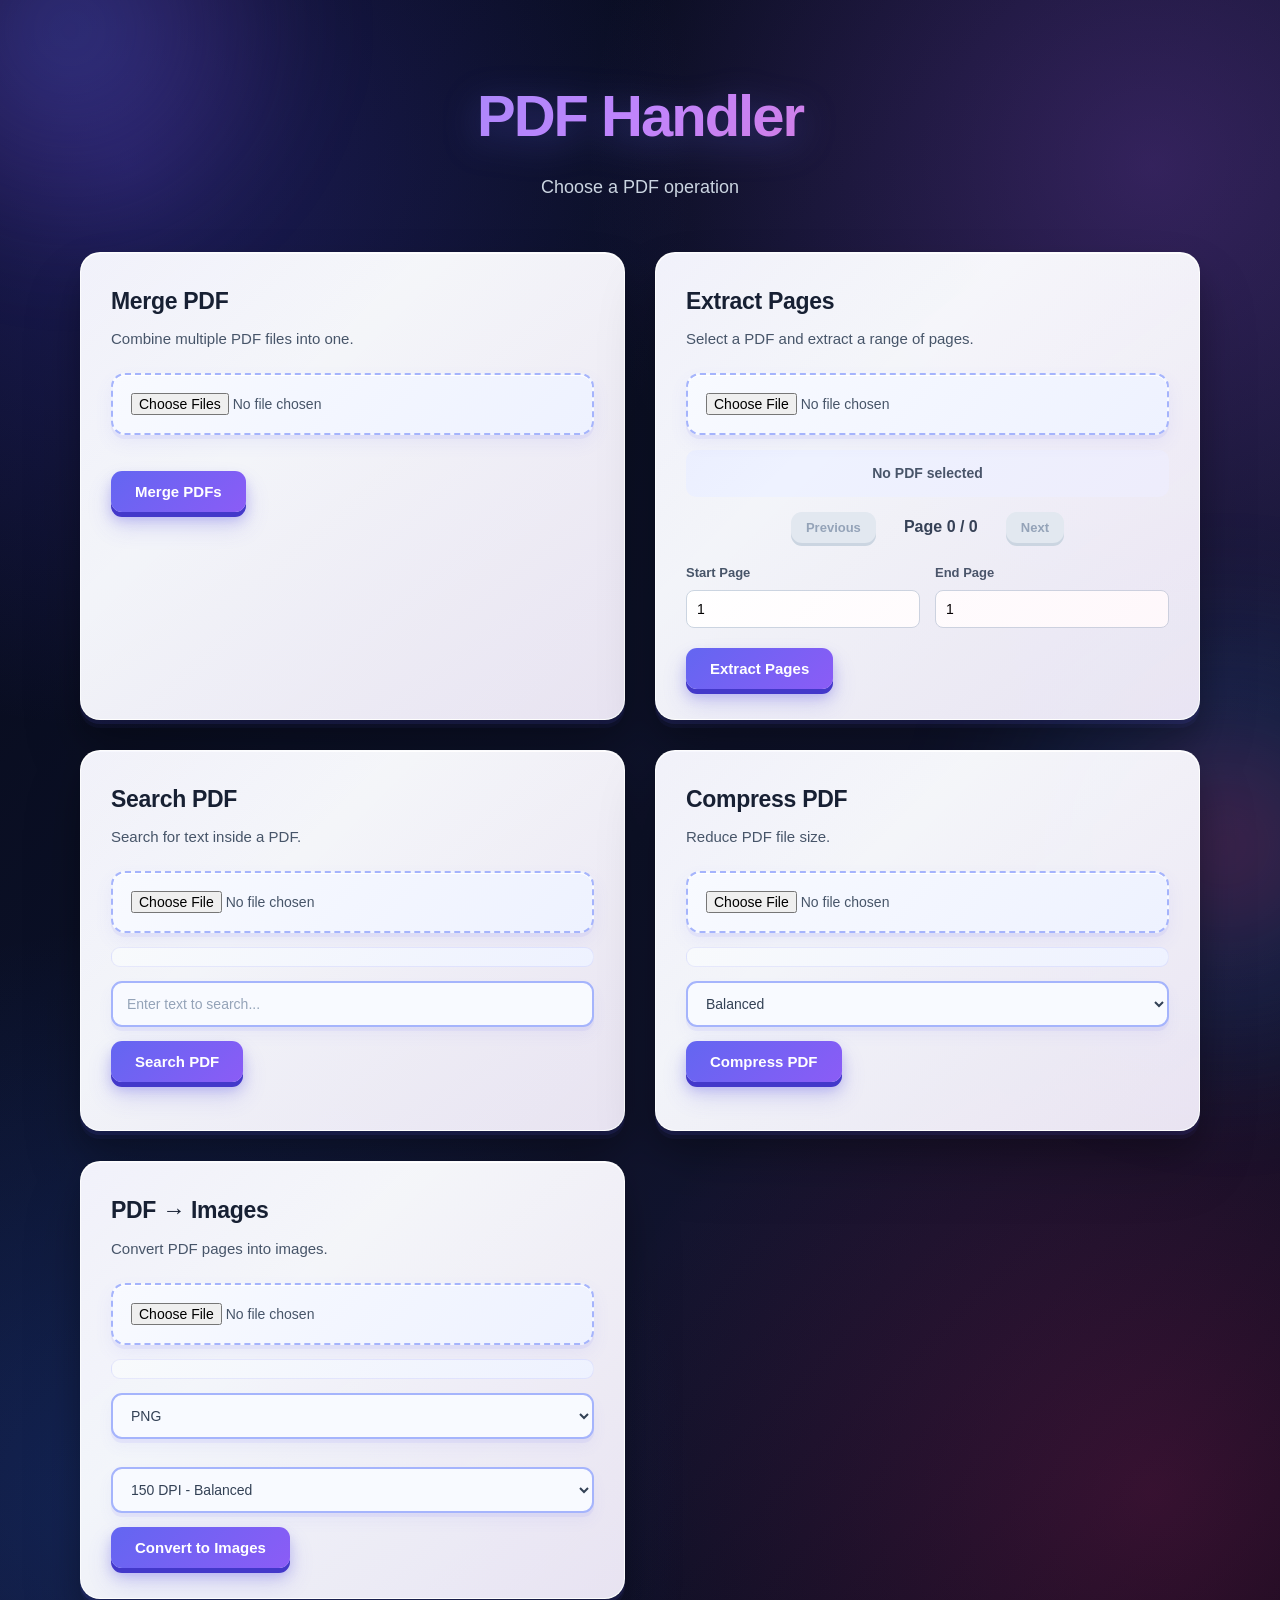
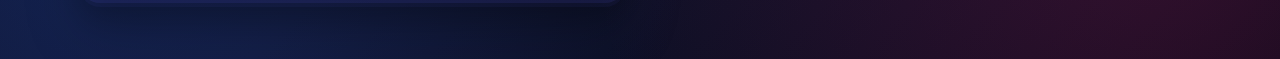
==== frontend/index.html @ 5db96711 "Initial commit" ====
<!DOCTYPE html>
<html lang="en">

<head>

    <meta charset="UTF-8">

    <meta
        name="viewport"
        content="width=device-width, initial-scale=1.0"
    >

    <title>PDF Handler</title>

    <link
        rel="stylesheet"
        href="css/style.css"
    >

</head>


<body>

<div class="container">

    <h1>PDF Handler</h1>

    <p>
        Choose a PDF operation
    </p>


    <div class="tools">


        <!-- ========================= -->
        <!-- MERGE PDF -->
        <!-- ========================= -->

        <div class="tool-card">

            <h2>Merge PDF</h2>

            <p>
                Combine multiple PDF files into one.
            </p>

            <input
                type="file"
                id="pdfFiles"
                accept=".pdf"
                multiple
            >

            <div id="fileList"></div>

            <button id="mergeButton">
                Merge PDFs
            </button>

        </div>


        <!-- ========================= -->
        <!-- EXTRACT PDF -->
        <!-- ========================= -->

        <div class="tool-card">

            <h2>Extract Pages</h2>

            <p>
                Select a PDF and extract a range of pages.
            </p>


            <input
                type="file"
                id="extractPdf"
                accept=".pdf"
            >


            <!-- PDF INFORMATION -->

            <div
                id="pdfInfo"
                class="pdf-info"
            >
                No PDF selected
            </div>


            <!-- PDF PREVIEW -->

            <div
                id="previewContainer"
                class="preview-container"
            >

                <img
                    id="pdfPreview"
                    alt="PDF Preview"
                >

            </div>


            <!-- PAGE NAVIGATION -->

            <div
                id="pageNavigation"
                class="page-navigation"
            >

                <button
                    id="previousPage"
                    disabled
                >
                    Previous
                </button>


                <span id="pageNumber">
                    Page 0 / 0
                </span>


                <button
                    id="nextPage"
                    disabled
                >
                    Next
                </button>

            </div>


            <!-- EXTRACTION RANGE -->

            <div class="extract-range">

                <div>

                    <label for="startPage">
                        Start Page
                    </label>

                    <input
                        type="number"
                        id="startPage"
                        min="1"
                        value="1"
                    >

                </div>


                <div>

                    <label for="endPage">
                        End Page
                    </label>

                    <input
                        type="number"
                        id="endPage"
                        min="1"
                        value="1"
                    >

                </div>

            </div>


            <button id="extractButton">

                Extract Pages

            </button>

        </div>


        <!-- SEARCH -->

        <div class="tool-card">

    <h2>Search PDF</h2>

    <p>
        Search for text inside a PDF.
    </p>

    <input
        type="file"
        id="searchPdfFile"
        accept=".pdf"
    >

    <div
        id="searchFileName"
        class="selected-file"
    ></div>

    <input
        type="text"
        id="searchText"
        placeholder="Enter text to search..."
        class="search-input"
    >

    <button id="searchButton">
        Search PDF
    </button>

    <div id="searchResults"></div>

</div>


        <!-- COMPRESS -->

        <div class="tool-card">

    <h2>Compress PDF</h2>

    <p>
        Reduce PDF file size.
    </p>

    <input
        type="file"
        id="compressPdfFile"
        accept=".pdf"
    >

    <div
        id="compressFileName"
        class="selected-file"
    ></div>


    <select
        id="compressionQuality"
        class="compression-select"
    >

        <option value="low">
            Strong Compression
        </option>

        <option value="medium" selected>
            Balanced
        </option>

        <option value="high">
            High Quality
        </option>

    </select>


    <button id="compressButton">
        Compress PDF
    </button>


    <div id="compressStatus"></div>

</div>

        <!-- CONVERT -->

        <div class="tool-card">

    <h2>PDF → Images</h2>

    <p>
        Convert PDF pages into images.
    </p>


    <input
        type="file"
        id="convertPdfFile"
        accept=".pdf"
    >


    <div
        id="convertFileName"
        class="selected-file"
    ></div>


    <!-- Image Format -->

    <select
        id="imageFormat"
        class="compression-select"
    >

        <option value="png">
            PNG
        </option>

        <option value="jpg">
            JPG
        </option>

    </select>


    <!-- DPI -->

    <select
        id="imageDpi"
        class="compression-select"
    >

        <option value="72">
            72 DPI - Fast
        </option>

        <option value="150" selected>
            150 DPI - Balanced
        </option>

        <option value="200">
            200 DPI - High Quality
        </option>

        <option value="300">
            300 DPI - Very High Quality
        </option>

    </select>


    <button id="convertButton">
        Convert to Images
    </button>


    <div id="convertStatus"></div>

</div>


    </div>


    <p id="status"></p>

</div>


<script src="js/app.js"></script>

</body>

</html>
---- frontend/css/style.css ----
/* =========================================
   PDF HANDLER - MODERN POPUP DARK UI
========================================= */

:root {
    --primary: #6366f1;
    --primary-dark: #4f46e5;
    --secondary: #8b5cf6;

    --text-dark: #172033;
    --text: #475569;
    --text-light: #94a3b8;

    --background: #080b18;
    --card: #ffffff;
    --border: #e2e8f0;

    --success: #10b981;

    --radius: 20px;
}


/* =========================================
   RESET
========================================= */

* {
    margin: 0;
    padding: 0;
    box-sizing: border-box;
}

html {
    scroll-behavior: smooth;
}


/* =========================================
   BODY
========================================= */

body {
    font-family:
        Inter,
        -apple-system,
        BlinkMacSystemFont,
        "Segoe UI",
        sans-serif;

    min-height: 100vh;

    color: #f8fafc;

    line-height: 1.6;

    position: relative;

    overflow-x: hidden;

    background:
        radial-gradient(
            circle at 10% 10%,
            rgba(79, 70, 229, 0.30),
            transparent 30%
        ),
        radial-gradient(
            circle at 90% 10%,
            rgba(168, 85, 247, 0.25),
            transparent 30%
        ),
        radial-gradient(
            circle at 10% 90%,
            rgba(37, 99, 235, 0.22),
            transparent 30%
        ),
        radial-gradient(
            circle at 90% 90%,
            rgba(219, 39, 119, 0.22),
            transparent 30%
        ),
        linear-gradient(
            135deg,
            #050816 0%,
            #0b1026 35%,
            #11142e 65%,
            #050816 100%
        );
}


/* =========================================
   BACKGROUND GLOW
========================================= */

body::before {
    content: "";

    position: fixed;

    width: 500px;
    height: 500px;

    top: -220px;
    left: -180px;

    background:
        radial-gradient(
            circle,
            rgba(99, 102, 241, 0.35),
            rgba(139, 92, 246, 0.15),
            transparent 70%
        );

    filter: blur(45px);

    border-radius: 50%;

    pointer-events: none;

    z-index: -1;

    animation: floatLeft 12s ease-in-out infinite;
}


body::after {
    content: "";

    position: fixed;

    width: 550px;
    height: 550px;

    right: -220px;
    bottom: -220px;

    background:
        radial-gradient(
            circle,
            rgba(236, 72, 153, 0.30),
            rgba(59, 130, 246, 0.15),
            transparent 70%
        );

    filter: blur(50px);

    border-radius: 50%;

    pointer-events: none;

    z-index: -1;

    animation: floatRight 14s ease-in-out infinite;
}


/* =========================================
   BACKGROUND ANIMATION
========================================= */

@keyframes floatLeft {
    0% {
        transform: translate(0, 0) scale(1);
    }

    50% {
        transform: translate(45px, 35px) scale(1.08);
    }

    100% {
        transform: translate(0, 0) scale(1);
    }
}


@keyframes floatRight {
    0% {
        transform: translate(0, 0) scale(1);
    }

    50% {
        transform: translate(-45px, -35px) scale(1.08);
    }

    100% {
        transform: translate(0, 0) scale(1);
    }
}


/* =========================================
   MAIN CONTAINER
========================================= */

.container {
    width: min(1120px, 92%);

    margin: 0 auto;

    padding: 70px 0 60px;

    perspective: 1400px;
}


/* =========================================
   HEADER
========================================= */

.container > h1 {
    text-align: center;

    font-size: clamp(38px, 6vw, 58px);

    font-weight: 800;

    letter-spacing: -2px;

    background:
        linear-gradient(
            135deg,
            #818cf8,
            #c084fc,
            #f472b6
        );

    -webkit-background-clip: text;
    background-clip: text;

    -webkit-text-fill-color: transparent;

    margin-bottom: 10px;

    filter:
        drop-shadow(
            0 8px 18px rgba(99, 102, 241, 0.35)
        );
}


.container > p {
    text-align: center;

    font-size: 18px;

    color: #cbd5e1;

    margin-bottom: 50px;
}


/* =========================================
   TOOL GRID
========================================= */

.tools {
    display: grid;

    grid-template-columns:
        repeat(2, minmax(0, 1fr));

    gap: 30px;

    perspective: 1400px;
}


/* =========================================
   TOOL CARD
========================================= */

.tool-card {
    position: relative;

    background:
        linear-gradient(
            145deg,
            rgba(255, 255, 255, 0.98),
            rgba(241, 245, 255, 0.96)
        );

    border: 1px solid rgba(255, 255, 255, 0.8);

    border-radius: var(--radius);

    padding: 30px;

    box-shadow:
        0 4px 0 rgba(99, 102, 241, 0.10),
        0 8px 0 rgba(99, 102, 241, 0.05),
        0 18px 30px rgba(0, 0, 0, 0.20),
        0 35px 60px rgba(0, 0, 0, 0.18),
        inset 0 1px 0 rgba(255, 255, 255, 1);

    overflow: hidden;

    transform: translateY(0) scale(1);

    transition:
        transform 0.35s cubic-bezier(0.2, 0.8, 0.2, 1),
        box-shadow 0.35s ease,
        border-color 0.35s ease;
}


/* =========================================
   CARD DEPTH LAYER
========================================= */

.tool-card::after {
    content: "";

    position: absolute;

    inset: 0;

    border-radius: var(--radius);

    background:
        linear-gradient(
            135deg,
            rgba(99, 102, 241, 0.06),
            transparent 35%,
            rgba(236, 72, 153, 0.05)
        );

    pointer-events: none;

    z-index: 0;
}


/* =========================================
   CARD TOP ACCENT
========================================= */

.tool-card::before {
    content: "";

    position: absolute;

    top: 0;
    left: 0;

    width: 100%;
    height: 5px;

    background:
        linear-gradient(
            90deg,
            #6366f1,
            #8b5cf6,
            #ec4899
        );

    transform: scaleX(0);

    transform-origin: left;

    transition:
        transform 0.35s ease;

    z-index: 5;
}


/* =========================================
   CARD HOVER - POPUP EFFECT
========================================= */

.tool-card:hover {
    transform:
        translateY(-10px)
        scale(1.015);

    border-color:
        rgba(129, 140, 248, 0.65);

    box-shadow:
        0 8px 0 rgba(99, 102, 241, 0.12),
        0 18px 35px rgba(0, 0, 0, 0.22),
        0 35px 65px rgba(0, 0, 0, 0.25),
        0 0 30px rgba(99, 102, 241, 0.12),
        inset 0 1px 0 white;
}


.tool-card:hover::before {
    transform: scaleX(1);
}


/* =========================================
   CARD CONTENT
========================================= */

.tool-card h2 {
    position: relative;

    z-index: 2;

    font-size: 23px;

    font-weight: 700;

    color: var(--text-dark);

    margin-bottom: 8px;

    letter-spacing: -0.3px;

    transform: none;

    transition:
        transform 0.35s ease;
}


.tool-card p {
    position: relative;

    z-index: 2;

    color: var(--text);

    font-size: 15px;

    margin-bottom: 22px;

    transform: none;
}


.tool-card:hover h2 {
    transform: none;
}


/* =========================================
   FILE UPLOAD
========================================= */

.tool-card input[type="file"] {
    position: relative;

    z-index: 3;

    width: 100%;

    padding: 18px;

    border: 2px dashed #a5b4fc;

    border-radius: 14px;

    background:
        linear-gradient(
            135deg,
            #f8faff,
            #eef2ff
        );

    color: var(--text);

    cursor: pointer;

    font-size: 14px;

    box-shadow:
        0 4px 0 rgba(99, 102, 241, 0.08),
        0 8px 18px rgba(99, 102, 241, 0.08),
        inset 0 1px 0 white;

    transform: none;

    transition:
        transform 0.25s ease,
        border-color 0.25s ease,
        background 0.25s ease,
        box-shadow 0.25s ease;
}


.tool-card input[type="file"]:hover {
    border-color: var(--primary);

    background:
        linear-gradient(
            135deg,
            #eef2ff,
            #e0e7ff
        );

    transform:
        translateY(-2px);

    box-shadow:
        0 5px 0 rgba(79, 70, 229, 0.12),
        0 12px 25px rgba(99, 102, 241, 0.18);
}


.tool-card input[type="file"]:focus {
    outline: none;

    border-color: var(--primary);

    box-shadow:
        0 0 0 4px rgba(99, 102, 241, 0.15),
        0 8px 20px rgba(99, 102, 241, 0.12);
}


/* =========================================
   FILE LIST
========================================= */

#fileList {
    margin: 18px 0;

    display: flex;

    flex-direction: column;

    gap: 9px;

    max-height: 180px;

    overflow-y: auto;

    position: relative;

    z-index: 4;
}


#fileList p {
    margin: 0;

    padding: 10px 14px;

    background:
        linear-gradient(
            135deg,
            #f8fafc,
            #eef2ff
        );

    border: 1px solid rgba(99, 102, 241, 0.12);

    border-radius: 10px;

    color: #334155;

    font-size: 14px;

    text-align: left;

    box-shadow:
        0 3px 0 rgba(99, 102, 241, 0.08),
        0 5px 12px rgba(0, 0, 0, 0.06);

    transform: none;

    transition:
        transform 0.2s ease,
        background 0.2s ease,
        box-shadow 0.2s ease;
}


#fileList p:hover {
    background:
        linear-gradient(
            135deg,
            #eef2ff,
            #e0e7ff
        );

    transform:
        translateX(5px);

    box-shadow:
        0 4px 0 rgba(99, 102, 241, 0.12),
        0 8px 18px rgba(99, 102, 241, 0.12);
}


/* =========================================
   BUTTON
========================================= */

button {
    position: relative;

    z-index: 5;

    border: none;

    padding: 12px 24px;

    border-radius: 11px;

    font-size: 15px;

    font-weight: 600;

    color: white;

    background:
        linear-gradient(
            135deg,
            #6366f1,
            #8b5cf6
        );

    cursor: pointer;

    box-shadow:
        0 5px 0 #4338ca,
        0 8px 12px rgba(79, 70, 229, 0.25),
        0 14px 25px rgba(79, 70, 229, 0.18);

    transform: none;

    transition:
        transform 0.2s ease,
        box-shadow 0.2s ease,
        filter 0.2s ease;
}


button:hover:not(:disabled) {
    transform:
        translateY(-4px);

    box-shadow:
        0 7px 0 #4338ca,
        0 12px 18px rgba(79, 70, 229, 0.30),
        0 20px 35px rgba(79, 70, 229, 0.20);

    filter: brightness(1.08);
}


button:active:not(:disabled) {
    transform:
        translateY(3px);

    box-shadow:
        0 2px 0 #4338ca,
        0 5px 10px rgba(79, 70, 229, 0.20);
}


button:disabled {
    background: #e2e8f0;

    color: #94a3b8;

    cursor: not-allowed;

    box-shadow:
        0 3px 0 #cbd5e1;

    transform: none;
}


/* =========================================
   PDF PREVIEW
========================================= */

#pdfPreviewContainer {
    display: none;

    position: relative;

    margin-top: 55px;

    padding: 28px;

    background:
        linear-gradient(
            145deg,
            rgba(255, 255, 255, 0.98),
            rgba(241, 245, 255, 0.96)
        );

    border:
        1px solid rgba(255, 255, 255, 0.8);

    border-radius: var(--radius);

    box-shadow:
        0 5px 0 rgba(99, 102, 241, 0.08),
        0 20px 45px rgba(0, 0, 0, 0.25),
        0 35px 70px rgba(0, 0, 0, 0.18);

    overflow: hidden;

    transform: translateY(0);

    animation:
        previewAppear 0.45s ease;
}


#pdfPreviewContainer::before {
    content: "";

    position: absolute;

    top: 0;
    left: 0;

    width: 100%;
    height: 5px;

    background:
        linear-gradient(
            90deg,
            #6366f1,
            #8b5cf6,
            #ec4899
        );
}


#pdfPreviewContainer h2 {
    position: relative;

    color: var(--text-dark);

    font-size: 24px;

    text-align: center;

    margin-bottom: 22px;
}


#pdfViewer {
    display: block;

    width: 100%;

    height: 750px;

    border: none;

    border-radius: 14px;

    background: #e2e8f0;

    box-shadow:
        inset 0 0 0 1px rgba(15, 23, 42, 0.08),
        0 8px 25px rgba(0, 0, 0, 0.12);
}


@keyframes previewAppear {

    from {
        opacity: 0;

        transform:
            translateY(20px);
    }

    to {
        opacity: 1;

        transform:
            translateY(0);
    }
}


/* =========================================
   STATUS
========================================= */

#status {
    margin: 30px auto 0;

    width: min(650px, 100%);

    padding: 14px 20px;

    border-radius: 12px;

    background:
        rgba(255, 255, 255, 0.94);

    border:
        1px solid rgba(255, 255, 255, 0.8);

    color: var(--text);

    font-size: 15px;

    text-align: center;

    box-shadow:
        0 4px 0 rgba(99, 102, 241, 0.06),
        0 10px 25px rgba(0, 0, 0, 0.16);

    transform: none;

    transition:
        transform 0.3s ease,
        box-shadow 0.3s ease;
}


#status:empty {
    display: none;
}


#status:hover {
    transform:
        translateY(-3px);

    box-shadow:
        0 5px 0 rgba(99, 102, 241, 0.08),
        0 15px 30px rgba(0, 0, 0, 0.20);
}


/* =========================================
   SCROLLBAR
========================================= */

#fileList::-webkit-scrollbar {
    width: 6px;
}


#fileList::-webkit-scrollbar-track {
    background: #f1f5f9;

    border-radius: 10px;
}


#fileList::-webkit-scrollbar-thumb {
    background:
        linear-gradient(
            #6366f1,
            #8b5cf6
        );

    border-radius: 10px;
}


#fileList::-webkit-scrollbar-thumb:hover {
    background: #818cf8;
}


/* =========================================
   TABLET
========================================= */

@media (max-width: 850px) {

    .container {
        width: 90%;

        padding-top: 50px;
    }


    .tools {
        grid-template-columns: 1fr;

        gap: 24px;
    }


    .tool-card {
        min-height: auto;
    }


    #pdfViewer {
        height: 650px;
    }
}


/* =========================================
   MOBILE
========================================= */

@media (max-width: 600px) {

    .container {
        width: 92%;

        padding: 40px 0 50px;
    }


    .container > h1 {
        font-size: 38px;

        letter-spacing: -1px;
    }


    .container > p {
        font-size: 16px;

        margin-bottom: 35px;
    }


    .tool-card {
        padding: 22px;

        border-radius: 17px;

        transform:
            translateY(0)
            scale(1);
    }


    .tool-card:hover {
        transform:
            translateY(-6px)
            scale(1.01);

        box-shadow:
            0 6px 0 rgba(99, 102, 241, 0.10),
            0 20px 35px rgba(0, 0, 0, 0.20),
            0 30px 55px rgba(99, 102, 241, 0.10);
    }


    .tool-card h2 {
        font-size: 21px;

        transform: none;
    }


    .tool-card p {
        font-size: 14px;

        transform: none;
    }


    .tool-card input[type="file"] {
        padding: 15px;

        font-size: 13px;

        transform: none;
    }


    .tool-card input[type="file"]:hover {
        transform:
            translateY(-2px);
    }


    button {
        width: 100%;

        padding: 13px 20px;

        transform: none;
    }


    button:hover:not(:disabled) {
        transform:
            translateY(-3px);
    }


    #pdfPreviewContainer {
        margin-top: 35px;

        padding: 18px;

        border-radius: 16px;
    }


    #pdfPreviewContainer h2 {
        font-size: 20px;

        margin-bottom: 15px;
    }


    #pdfViewer {
        height: 500px;

        border-radius: 10px;
    }
}


/* =========================================
   SMALL MOBILE
========================================= */

@media (max-width: 380px) {

    .container > h1 {
        font-size: 32px;
    }


    .tool-card {
        padding: 18px;
    }


    .tool-card h2 {
        font-size: 20px;
    }


    #pdfViewer {
        height: 420px;
    }
}


/* =========================================
   ACCESSIBILITY
========================================= */

@media (prefers-reduced-motion: reduce) {

    *,
    *::before,
    *::after {

        animation-duration:
            0.01ms !important;

        animation-iteration-count:
            1 !important;

        transition-duration:
            0.01ms !important;

        scroll-behavior:
            auto !important;
    }
}


/* ========================================
   EXTRACT PAGE CONTROLS
======================================== */

.page-controls {
    position: relative;

    z-index: 3;

    display: flex;

    gap: 12px;

    margin: 18px 0;

    transform: none;
}


.page-controls input {
    width: 50%;

    padding: 13px 14px;

    border: 2px solid #a5b4fc;

    border-radius: 11px;

    background: #f8faff;

    color: #334155;

    font-size: 14px;

    outline: none;

    box-shadow:
        0 4px 0 rgba(99, 102, 241, 0.08),
        0 8px 15px rgba(99, 102, 241, 0.06);

    transition:
        border-color 0.25s ease,
        box-shadow 0.25s ease,
        transform 0.25s ease;
}


.page-controls input::placeholder {
    color: #94a3b8;
}


.page-controls input:focus {
    border-color: #6366f1;

    box-shadow:
        0 0 0 4px rgba(99, 102, 241, 0.12),
        0 8px 20px rgba(99, 102, 241, 0.12);

    transform: translateY(-2px);
}


/* ========================================
   SELECTED FILE
======================================== */

.selected-file {
    position: relative;

    z-index: 3;

    margin-top: 14px;

    padding: 9px 12px;

    border-radius: 9px;

    background:
        linear-gradient(
            135deg,
            #f8fafc,
            #eef2ff
        );

    border: 1px solid
        rgba(99, 102, 241, 0.12);

    color: #475569;

    font-size: 13px;

    overflow: hidden;

    text-overflow: ellipsis;

    white-space: nowrap;
}


/* ========================================
   PDF INFO
======================================== */

.pdf-info {
    margin: 15px 0;

    padding: 12px;

    border-radius: 10px;

    background: #eef2ff;

    color: #475569;

    text-align: center;

    font-size: 14px;

    font-weight: 600;
}


/* ========================================
   PDF PREVIEW
======================================== */

.preview-container {

    display: none;

    width: 100%;

    height: 400px;

    margin: 15px 0;

    padding: 15px;

    background: #1e293b;

    border-radius: 14px;

    overflow: auto;

    text-align: center;

    box-shadow:
        inset 0 0 15px rgba(0, 0, 0, 0.25);

}


#pdfPreview {

    max-width: 100%;

    height: auto;

    border-radius: 5px;

    box-shadow:
        0 5px 20px rgba(0, 0, 0, 0.3);

}


/* ========================================
   PAGE NAVIGATION
======================================== */

.page-navigation {

    display: flex;

    align-items: center;

    justify-content: center;

    gap: 15px;

    margin: 15px 0;

}


.page-navigation button {

    width: auto;

    padding: 8px 15px;

    font-size: 13px;

}


#pageNumber {

    min-width: 100px;

    text-align: center;

    color: #334155;

    font-weight: 600;
}


/* ========================================
   EXTRACTION RANGE
======================================== */

.extract-range {

    display: flex;

    gap: 15px;

    margin: 20px 0;

}


.extract-range > div {

    flex: 1;
}


.extract-range label {

    display: block;

    margin-bottom: 6px;

    color: #475569;

    font-size: 13px;

    font-weight: 600;
}


.extract-range input {

    width: 100%;

    padding: 10px;

    border: 1px solid #cbd5e1;

    border-radius: 8px;

    font-size: 14px;
}


.extract-range input:focus {

    outline: none;

    border-color: #6366f1;

    box-shadow:
        0 0 0 3px rgba(99, 102, 241, 0.12);
}


/* ========================================
   SEARCH PDF
======================================== */

.search-input {

    position: relative;

    z-index: 3;

    width: 100%;

    padding: 13px 14px;

    margin: 14px 0;

    border: 2px solid #a5b4fc;

    border-radius: 11px;

    background: #f8faff;

    color: #334155;

    font-size: 14px;

    outline: none;

    box-shadow:
        0 4px 0 rgba(99, 102, 241, 0.08),
        0 8px 15px rgba(99, 102, 241, 0.06);

    transition:
        border-color 0.25s ease,
        box-shadow 0.25s ease;
}


.search-input::placeholder {
    color: #94a3b8;
}


.search-input:focus {

    border-color: #6366f1;

    box-shadow:
        0 0 0 4px rgba(99, 102, 241, 0.12),
        0 8px 20px rgba(99, 102, 241, 0.12);
}


/* ========================================
   SEARCH RESULTS
======================================== */

#searchResults {

    margin-top: 18px;

    position: relative;

    z-index: 3;

    color: #475569;
}


/* Summary */

.search-summary {

    padding: 12px 14px;

    margin-bottom: 12px;

    border-radius: 10px;

    background:
        linear-gradient(
            135deg,
            #eef2ff,
            #f8fafc
        );

    border:
        1px solid
        rgba(99, 102, 241, 0.15);

    color: #475569;

    font-size: 14px;

    text-align: center;

    box-shadow:
        0 4px 10px
        rgba(99, 102, 241, 0.08);
}


/* Result list */

.search-result-list {

    display: flex;

    flex-direction: column;

    gap: 8px;

    max-height: 200px;

    overflow-y: auto;
}


/* Individual result */

.search-result-item {

    display: flex;

    justify-content: space-between;

    align-items: center;

    padding: 10px 14px;

    border-radius: 9px;

    background: #f8fafc;

    border:
        1px solid
        rgba(99, 102, 241, 0.10);

    color: #334155;

    font-size: 13px;

    box-shadow:
        0 3px 8px
        rgba(0, 0, 0, 0.05);

    transition:
        transform 0.2s ease,
        background 0.2s ease;
}


.search-result-item:hover {

    transform: translateX(4px);

    background: #eef2ff;
}


/* ========================================
   COMPRESSION SELECT
======================================== */

.compression-select {

    position: relative;

    z-index: 3;

    width: 100%;

    padding: 12px 14px;

    margin: 14px 0;

    border: 2px solid #a5b4fc;

    border-radius: 11px;

    background: #f8faff;

    color: #334155;

    font-size: 14px;

    font-weight: 500;

    outline: none;

    cursor: pointer;

    box-shadow:
        0 4px 0 rgba(99, 102, 241, 0.08),
        0 8px 15px rgba(99, 102, 241, 0.06);

    transition:
        border-color 0.25s ease,
        box-shadow 0.25s ease;
}


.compression-select:hover {

    border-color: #6366f1;
}


.compression-select:focus {

    border-color: #6366f1;

    box-shadow:
        0 0 0 4px rgba(99, 102, 241, 0.12),
        0 8px 20px rgba(99, 102, 241, 0.12);
}


/* ========================================
   COMPRESS STATUS
======================================== */

#compressStatus {

    margin-top: 15px;

    position: relative;

    z-index: 3;

    color: #475569;

    font-size: 14px;

    text-align: center;
}


#compressStatus p {

    margin: 0;

    padding: 10px;

    border-radius: 9px;

    background: #eef2ff;

    border:
        1px solid
        rgba(99, 102, 241, 0.12);
}


/* ========================================
   MOBILE - PAGE CONTROLS
======================================== */

@media (max-width: 600px) {

    .page-controls {

        flex-direction: column;
    }


    .page-controls input {

        width: 100%;
    }


    .preview-container {

        height: 300px;
    }


    .page-navigation {

        gap: 8px;
    }


    .page-navigation button {

        padding: 7px 10px;
    }


    .extract-range {

        gap: 10px;
    }


    .search-result-item {

        flex-direction: column;

        align-items: flex-start;

        gap: 4px;
    }
}
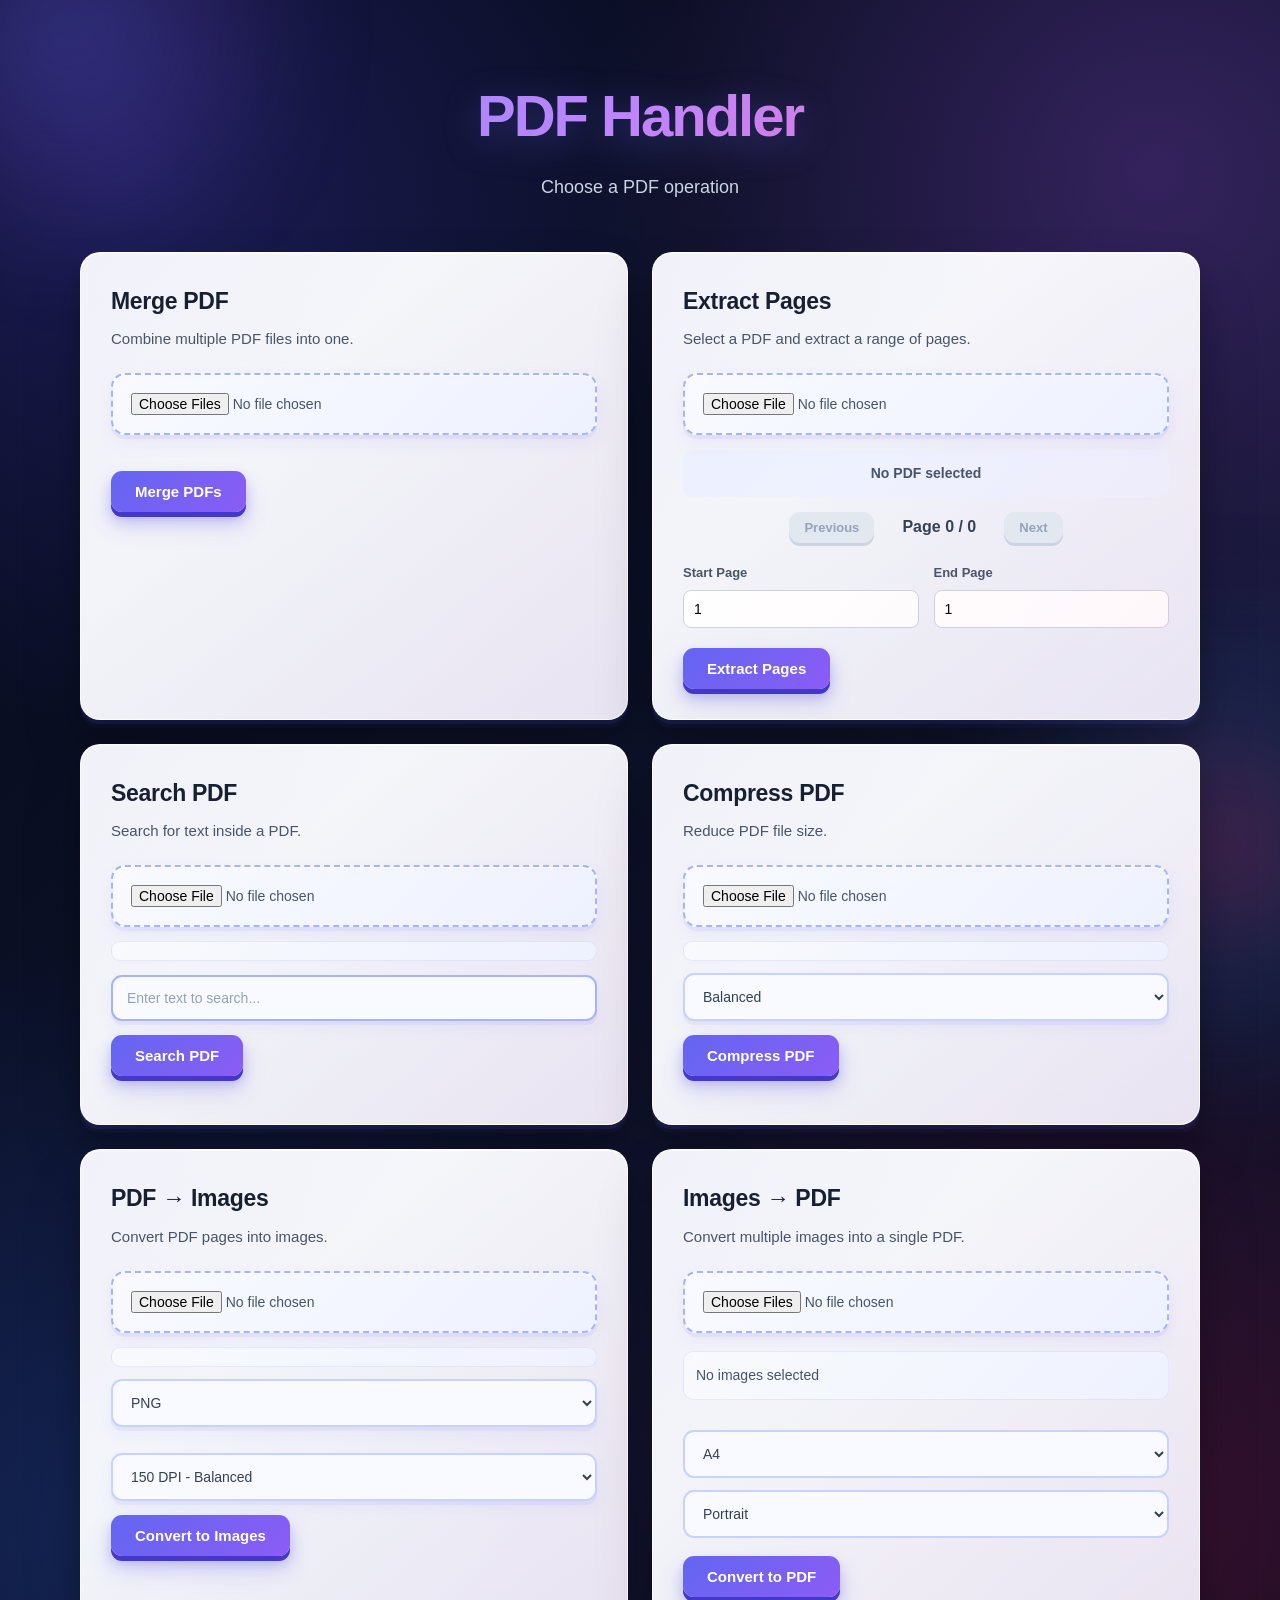
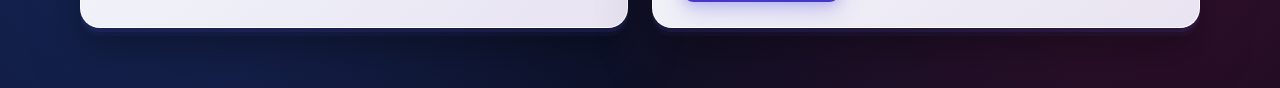
==== commit a96477c7: "Add image to PDF feature and update PDF handler" ====
--- a/frontend/index.html
+++ b/frontend/index.html
@@ -74,13 +74,11 @@
                 Select a PDF and extract a range of pages.
             </p>
 
-
             <input
                 type="file"
                 id="extractPdf"
                 accept=".pdf"
             >
-
 
             <!-- PDF INFORMATION -->
 
@@ -184,182 +182,286 @@
         </div>
 
 
-        <!-- SEARCH -->
-
-        <div class="tool-card">
-
-    <h2>Search PDF</h2>
-
-    <p>
-        Search for text inside a PDF.
-    </p>
-
-    <input
-        type="file"
-        id="searchPdfFile"
-        accept=".pdf"
-    >
-
-    <div
-        id="searchFileName"
-        class="selected-file"
-    ></div>
-
-    <input
-        type="text"
-        id="searchText"
-        placeholder="Enter text to search..."
-        class="search-input"
-    >
-
-    <button id="searchButton">
-        Search PDF
-    </button>
-
-    <div id="searchResults"></div>
+        <!-- ========================= -->
+        <!-- SEARCH PDF -->
+        <!-- ========================= -->
+
+        <div class="tool-card">
+
+            <h2>Search PDF</h2>
+
+            <p>
+                Search for text inside a PDF.
+            </p>
+
+            <input
+                type="file"
+                id="searchPdfFile"
+                accept=".pdf"
+            >
+
+            <div
+                id="searchFileName"
+                class="selected-file"
+            ></div>
+
+            <input
+                type="text"
+                id="searchText"
+                placeholder="Enter text to search..."
+                class="search-input"
+            >
+
+            <button id="searchButton">
+                Search PDF
+            </button>
+
+            <div id="searchResults"></div>
+
+        </div>
+
+
+        <!-- ========================= -->
+        <!-- COMPRESS PDF -->
+        <!-- ========================= -->
+
+        <div class="tool-card">
+
+            <h2>Compress PDF</h2>
+
+            <p>
+                Reduce PDF file size.
+            </p>
+
+            <input
+                type="file"
+                id="compressPdfFile"
+                accept=".pdf"
+            >
+
+            <div
+                id="compressFileName"
+                class="selected-file"
+            ></div>
+
+
+            <select
+                id="compressionQuality"
+                class="compression-select"
+            >
+
+                <option value="low">
+                    Strong Compression
+                </option>
+
+                <option
+                    value="medium"
+                    selected
+                >
+                    Balanced
+                </option>
+
+                <option value="high">
+                    High Quality
+                </option>
+
+            </select>
+
+
+            <button id="compressButton">
+                Compress PDF
+            </button>
+
+
+            <div id="compressStatus"></div>
+
+        </div>
+
+
+        <!-- ========================= -->
+        <!-- PDF → IMAGES -->
+        <!-- ========================= -->
+
+        <div class="tool-card">
+
+            <h2>PDF → Images</h2>
+
+            <p>
+                Convert PDF pages into images.
+            </p>
+
+
+            <input
+                type="file"
+                id="convertPdfFile"
+                accept=".pdf"
+            >
+
+
+            <div
+                id="convertFileName"
+                class="selected-file"
+            ></div>
+
+
+            <!-- IMAGE FORMAT -->
+
+            <select
+                id="imageFormat"
+                class="compression-select"
+            >
+
+                <option value="png">
+                    PNG
+                </option>
+
+                <option value="jpg">
+                    JPG
+                </option>
+
+            </select>
+
+
+            <!-- DPI -->
+
+            <select
+                id="imageDpi"
+                class="compression-select"
+            >
+
+                <option value="72">
+                    72 DPI - Fast
+                </option>
+
+                <option
+                    value="150"
+                    selected
+                >
+                    150 DPI - Balanced
+                </option>
+
+                <option value="200">
+                    200 DPI - High Quality
+                </option>
+
+                <option value="300">
+                    300 DPI - Very High Quality
+                </option>
+
+            </select>
+
+
+            <button id="convertButton">
+                Convert to Images
+            </button>
+
+
+            <div id="convertStatus"></div>
+
+        </div>
+
+
+        <!-- ========================= -->
+        <!-- IMAGES → PDF -->
+        <!-- ========================= -->
+
+        <div class="tool-card">
+
+            <h2>Images → PDF</h2>
+
+            <p>
+                Convert multiple images into a single PDF.
+            </p>
+
+
+            <!-- IMAGE SELECTION -->
+
+            <input
+                type="file"
+                id="imageFiles"
+                accept="image/png,image/jpeg,image/jpg"
+                multiple
+            >
+
+
+            <!-- SELECTED IMAGES -->
+
+            <div
+                id="imageList"
+                class="image-list"
+            >
+                No images selected
+            </div>
+
+
+            <!-- PAGE SIZE -->
+
+            <select id="pageSize">
+
+                <option value="A4">
+                    A4
+                </option>
+
+                <option value="LETTER">
+                    Letter
+                </option>
+
+                <option value="FIT">
+                    Fit to Image
+                </option>
+
+            </select>
+
+
+            <!-- ORIENTATION -->
+
+            <select id="imageOrientation">
+
+                <option value="PORTRAIT">
+                    Portrait
+                </option>
+
+                <option value="LANDSCAPE">
+                    Landscape
+                </option>
+
+                <option value="AUTO">
+                    Auto
+                </option>
+
+            </select>
+
+
+            <!-- CONVERT -->
+
+            <button
+                id="imageToPdfButton"
+                type="button"
+            >
+                Convert to PDF
+            </button>
+
+        </div>
+
+
+    </div>
+
+
+    <!-- STATUS -->
+
+    <p id="status"></p>
+
 
 </div>
 
 
-        <!-- COMPRESS -->
-
-        <div class="tool-card">
-
-    <h2>Compress PDF</h2>
-
-    <p>
-        Reduce PDF file size.
-    </p>
-
-    <input
-        type="file"
-        id="compressPdfFile"
-        accept=".pdf"
-    >
-
-    <div
-        id="compressFileName"
-        class="selected-file"
-    ></div>
-
-
-    <select
-        id="compressionQuality"
-        class="compression-select"
-    >
-
-        <option value="low">
-            Strong Compression
-        </option>
-
-        <option value="medium" selected>
-            Balanced
-        </option>
-
-        <option value="high">
-            High Quality
-        </option>
-
-    </select>
-
-
-    <button id="compressButton">
-        Compress PDF
-    </button>
-
-
-    <div id="compressStatus"></div>
-
-</div>
-
-        <!-- CONVERT -->
-
-        <div class="tool-card">
-
-    <h2>PDF → Images</h2>
-
-    <p>
-        Convert PDF pages into images.
-    </p>
-
-
-    <input
-        type="file"
-        id="convertPdfFile"
-        accept=".pdf"
-    >
-
-
-    <div
-        id="convertFileName"
-        class="selected-file"
-    ></div>
-
-
-    <!-- Image Format -->
-
-    <select
-        id="imageFormat"
-        class="compression-select"
-    >
-
-        <option value="png">
-            PNG
-        </option>
-
-        <option value="jpg">
-            JPG
-        </option>
-
-    </select>
-
-
-    <!-- DPI -->
-
-    <select
-        id="imageDpi"
-        class="compression-select"
-    >
-
-        <option value="72">
-            72 DPI - Fast
-        </option>
-
-        <option value="150" selected>
-            150 DPI - Balanced
-        </option>
-
-        <option value="200">
-            200 DPI - High Quality
-        </option>
-
-        <option value="300">
-            300 DPI - Very High Quality
-        </option>
-
-    </select>
-
-
-    <button id="convertButton">
-        Convert to Images
-    </button>
-
-
-    <div id="convertStatus"></div>
-
-</div>
-
-
-    </div>
-
-
-    <p id="status"></p>
-
-</div>
-
+<!-- ========================= -->
+<!-- JAVASCRIPT -->
+<!-- ========================= -->
 
 <script src="js/app.js"></script>
 
+
 </body>
 
 </html>
--- a/frontend/css/style.css
+++ b/frontend/css/style.css
@@ -1638,3 +1638,183 @@
     }
 }
 
+.tools {
+    display: grid;
+    grid-template-columns: repeat(2, minmax(0, 1fr));
+}
+
+/* =========================================
+   IMAGES → PDF
+========================================= */
+
+.image-list {
+    position: relative;
+
+    z-index: 3;
+
+    margin: 18px 0;
+
+    padding: 12px;
+
+    min-height: 45px;
+
+    border-radius: 10px;
+
+    background:
+        linear-gradient(
+            135deg,
+            #f8fafc,
+            #eef2ff
+        );
+
+    border:
+        1px solid
+        rgba(99, 102, 241, 0.12);
+
+    color: #475569;
+
+    font-size: 14px;
+
+    transform: translateZ(12px);
+}
+
+
+.image-list-item {
+    padding: 9px 12px;
+
+    margin-bottom: 7px;
+
+    border-radius: 8px;
+
+    background: #ffffff;
+
+    border:
+        1px solid
+        rgba(99, 102, 241, 0.10);
+
+    color: #334155;
+
+    box-shadow:
+        0 3px 8px
+        rgba(0, 0, 0, 0.05);
+}
+
+
+.image-list-item:last-child {
+    margin-bottom: 0;
+}
+
+
+/* =========================================
+   IMAGE PDF SELECT
+========================================= */
+
+.tool-card select {
+    position: relative;
+
+    z-index: 3;
+
+    width: 100%;
+
+    padding: 13px 14px;
+
+    margin-top: 12px;
+
+    border:
+        2px solid
+        #c7d2fe;
+
+    border-radius: 11px;
+
+    background: #f8faff;
+
+    color: #334155;
+
+    font-size: 14px;
+
+    cursor: pointer;
+
+    outline: none;
+
+    transform: translateZ(15px);
+
+    transition:
+        border-color 0.25s ease,
+        box-shadow 0.25s ease,
+        transform 0.25s ease;
+}
+
+
+.tool-card select:focus {
+
+    border-color:
+        var(--primary);
+
+    box-shadow:
+        0 0 0 4px
+        rgba(99, 102, 241, 0.12);
+
+    transform:
+        translateY(-2px)
+        translateZ(20px);
+}
+
+
+/* =========================================
+   IMAGE PDF BUTTON
+========================================= */
+
+#imageToPdfButton {
+
+    margin-top: 18px;
+
+}
+
+
+/* =========================================
+   MOBILE
+========================================= */
+
+@media (max-width: 600px) {
+
+    .image-list {
+
+        font-size: 13px;
+
+    }
+
+    .tool-card select {
+
+        padding: 12px;
+
+    }
+
+}
+
+.tools {
+    display: grid;
+    grid-template-columns: repeat(2, 1fr);
+}
+
+/* =========================================
+   PDF -> IMAGES & IMAGES -> PDF
+   SAME SIZE / SAME ROW
+========================================= */
+
+.tools {
+    display: grid;
+    grid-template-columns: repeat(2, minmax(0, 1fr));
+    gap: 24px;
+    align-items: stretch;
+}
+
+.tools .tool-card {
+    width: 100%;
+    box-sizing: border-box;
+}
+
+/* Keep conversion cards equal height */
+.tools .tool-card:nth-last-child(2),
+.tools .tool-card:nth-last-child(1) {
+    min-height: 420px;
+}
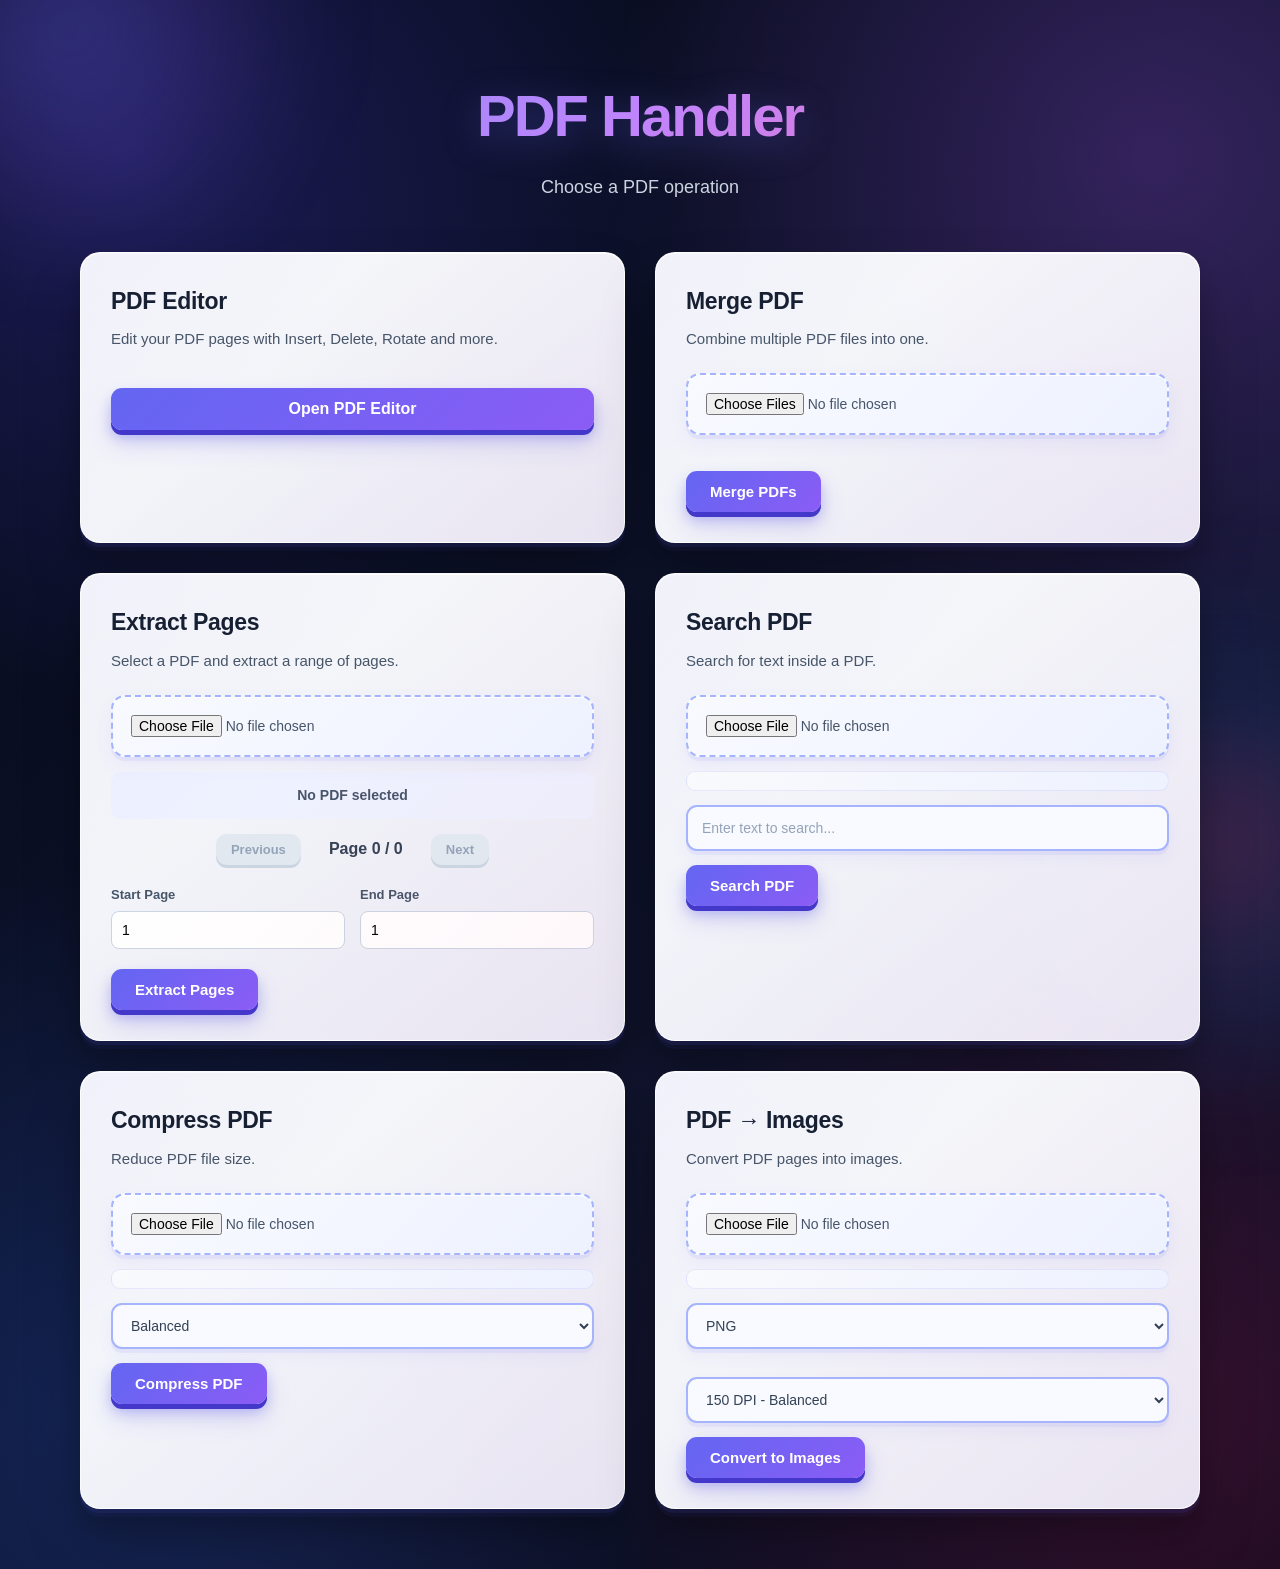
==== commit 4b3d685b: "updated html" ====
--- a/frontend/index.html
+++ b/frontend/index.html
@@ -35,6 +35,29 @@
 
 
         <!-- ========================= -->
+        <!-- PDF EDITOR -->
+        <!-- ========================= -->
+
+        <div class="tool-card">
+
+            <h2>PDF Editor</h2>
+
+            <p>
+                Edit your PDF pages with Insert, Delete,
+                Rotate and more.
+            </p>
+
+            <button
+                id="editorButton"
+                class="editor-button"
+            >
+                Open PDF Editor
+            </button>
+
+        </div>
+
+
+        <!-- ========================= -->
         <!-- MERGE PDF -->
         <!-- ========================= -->
 
@@ -74,11 +97,13 @@
                 Select a PDF and extract a range of pages.
             </p>
 
+
             <input
                 type="file"
                 id="extractPdf"
                 accept=".pdf"
             >
+
 
             <!-- PDF INFORMATION -->
 
@@ -174,9 +199,7 @@
 
 
             <button id="extractButton">
-
                 Extract Pages
-
             </button>
 
         </div>
@@ -279,7 +302,7 @@
 
 
         <!-- ========================= -->
-        <!-- PDF → IMAGES -->
+        <!-- CONVERT PDF -->
         <!-- ========================= -->
 
         <div class="tool-card">
@@ -361,107 +384,34 @@
         </div>
 
 
-        <!-- ========================= -->
-        <!-- IMAGES → PDF -->
-        <!-- ========================= -->
-
-        <div class="tool-card">
-
-            <h2>Images → PDF</h2>
-
-            <p>
-                Convert multiple images into a single PDF.
-            </p>
-
-
-            <!-- IMAGE SELECTION -->
-
-            <input
-                type="file"
-                id="imageFiles"
-                accept="image/png,image/jpeg,image/jpg"
-                multiple
-            >
-
-
-            <!-- SELECTED IMAGES -->
-
-            <div
-                id="imageList"
-                class="image-list"
-            >
-                No images selected
-            </div>
-
-
-            <!-- PAGE SIZE -->
-
-            <select id="pageSize">
-
-                <option value="A4">
-                    A4
-                </option>
-
-                <option value="LETTER">
-                    Letter
-                </option>
-
-                <option value="FIT">
-                    Fit to Image
-                </option>
-
-            </select>
-
-
-            <!-- ORIENTATION -->
-
-            <select id="imageOrientation">
-
-                <option value="PORTRAIT">
-                    Portrait
-                </option>
-
-                <option value="LANDSCAPE">
-                    Landscape
-                </option>
-
-                <option value="AUTO">
-                    Auto
-                </option>
-
-            </select>
-
-
-            <!-- CONVERT -->
-
-            <button
-                id="imageToPdfButton"
-                type="button"
-            >
-                Convert to PDF
-            </button>
-
-        </div>
-
-
     </div>
 
 
-    <!-- STATUS -->
-
     <p id="status"></p>
 
-
 </div>
 
 
-<!-- ========================= -->
-<!-- JAVASCRIPT -->
-<!-- ========================= -->
-
 <script src="js/app.js"></script>
 
 
+<script>
+
+    /*
+     * Open PDF Editor
+     */
+
+    document
+        .getElementById("editorButton")
+        .addEventListener("click", function () {
+
+            window.location.href = "editor.html";
+
+        });
+
+</script>
+
+
 </body>
 
 </html>
--- a/frontend/css/style.css
+++ b/frontend/css/style.css
@@ -1637,184 +1637,13 @@
         gap: 4px;
     }
 }
-
-.tools {
-    display: grid;
-    grid-template-columns: repeat(2, minmax(0, 1fr));
-}
-
-/* =========================================
-   IMAGES → PDF
-========================================= */
-
-.image-list {
-    position: relative;
-
-    z-index: 3;
-
-    margin: 18px 0;
-
-    padding: 12px;
-
-    min-height: 45px;
-
-    border-radius: 10px;
-
-    background:
-        linear-gradient(
-            135deg,
-            #f8fafc,
-            #eef2ff
-        );
-
-    border:
-        1px solid
-        rgba(99, 102, 241, 0.12);
-
-    color: #475569;
-
-    font-size: 14px;
-
-    transform: translateZ(12px);
-}
-
-
-.image-list-item {
-    padding: 9px 12px;
-
-    margin-bottom: 7px;
-
-    border-radius: 8px;
-
-    background: #ffffff;
-
-    border:
-        1px solid
-        rgba(99, 102, 241, 0.10);
-
-    color: #334155;
-
-    box-shadow:
-        0 3px 8px
-        rgba(0, 0, 0, 0.05);
-}
-
-
-.image-list-item:last-child {
-    margin-bottom: 0;
-}
-
-
-/* =========================================
-   IMAGE PDF SELECT
-========================================= */
-
-.tool-card select {
-    position: relative;
-
-    z-index: 3;
-
+/* ========================================
+   PDF EDITOR BUTTON
+======================================== */
+
+.editor-button {
     width: 100%;
-
-    padding: 13px 14px;
-
-    margin-top: 12px;
-
-    border:
-        2px solid
-        #c7d2fe;
-
-    border-radius: 11px;
-
-    background: #f8faff;
-
-    color: #334155;
-
-    font-size: 14px;
-
-    cursor: pointer;
-
-    outline: none;
-
-    transform: translateZ(15px);
-
-    transition:
-        border-color 0.25s ease,
-        box-shadow 0.25s ease,
-        transform 0.25s ease;
-}
-
-
-.tool-card select:focus {
-
-    border-color:
-        var(--primary);
-
-    box-shadow:
-        0 0 0 4px
-        rgba(99, 102, 241, 0.12);
-
-    transform:
-        translateY(-2px)
-        translateZ(20px);
-}
-
-
-/* =========================================
-   IMAGE PDF BUTTON
-========================================= */
-
-#imageToPdfButton {
-
-    margin-top: 18px;
-
-}
-
-
-/* =========================================
-   MOBILE
-========================================= */
-
-@media (max-width: 600px) {
-
-    .image-list {
-
-        font-size: 13px;
-
-    }
-
-    .tool-card select {
-
-        padding: 12px;
-
-    }
-
-}
-
-.tools {
-    display: grid;
-    grid-template-columns: repeat(2, 1fr);
-}
-
-/* =========================================
-   PDF -> IMAGES & IMAGES -> PDF
-   SAME SIZE / SAME ROW
-========================================= */
-
-.tools {
-    display: grid;
-    grid-template-columns: repeat(2, minmax(0, 1fr));
-    gap: 24px;
-    align-items: stretch;
-}
-
-.tools .tool-card {
-    width: 100%;
-    box-sizing: border-box;
-}
-
-/* Keep conversion cards equal height */
-.tools .tool-card:nth-last-child(2),
-.tools .tool-card:nth-last-child(1) {
-    min-height: 420px;
-}+    margin-top: 15px;
+    font-size: 16px;
+    font-weight: 600;
+}
